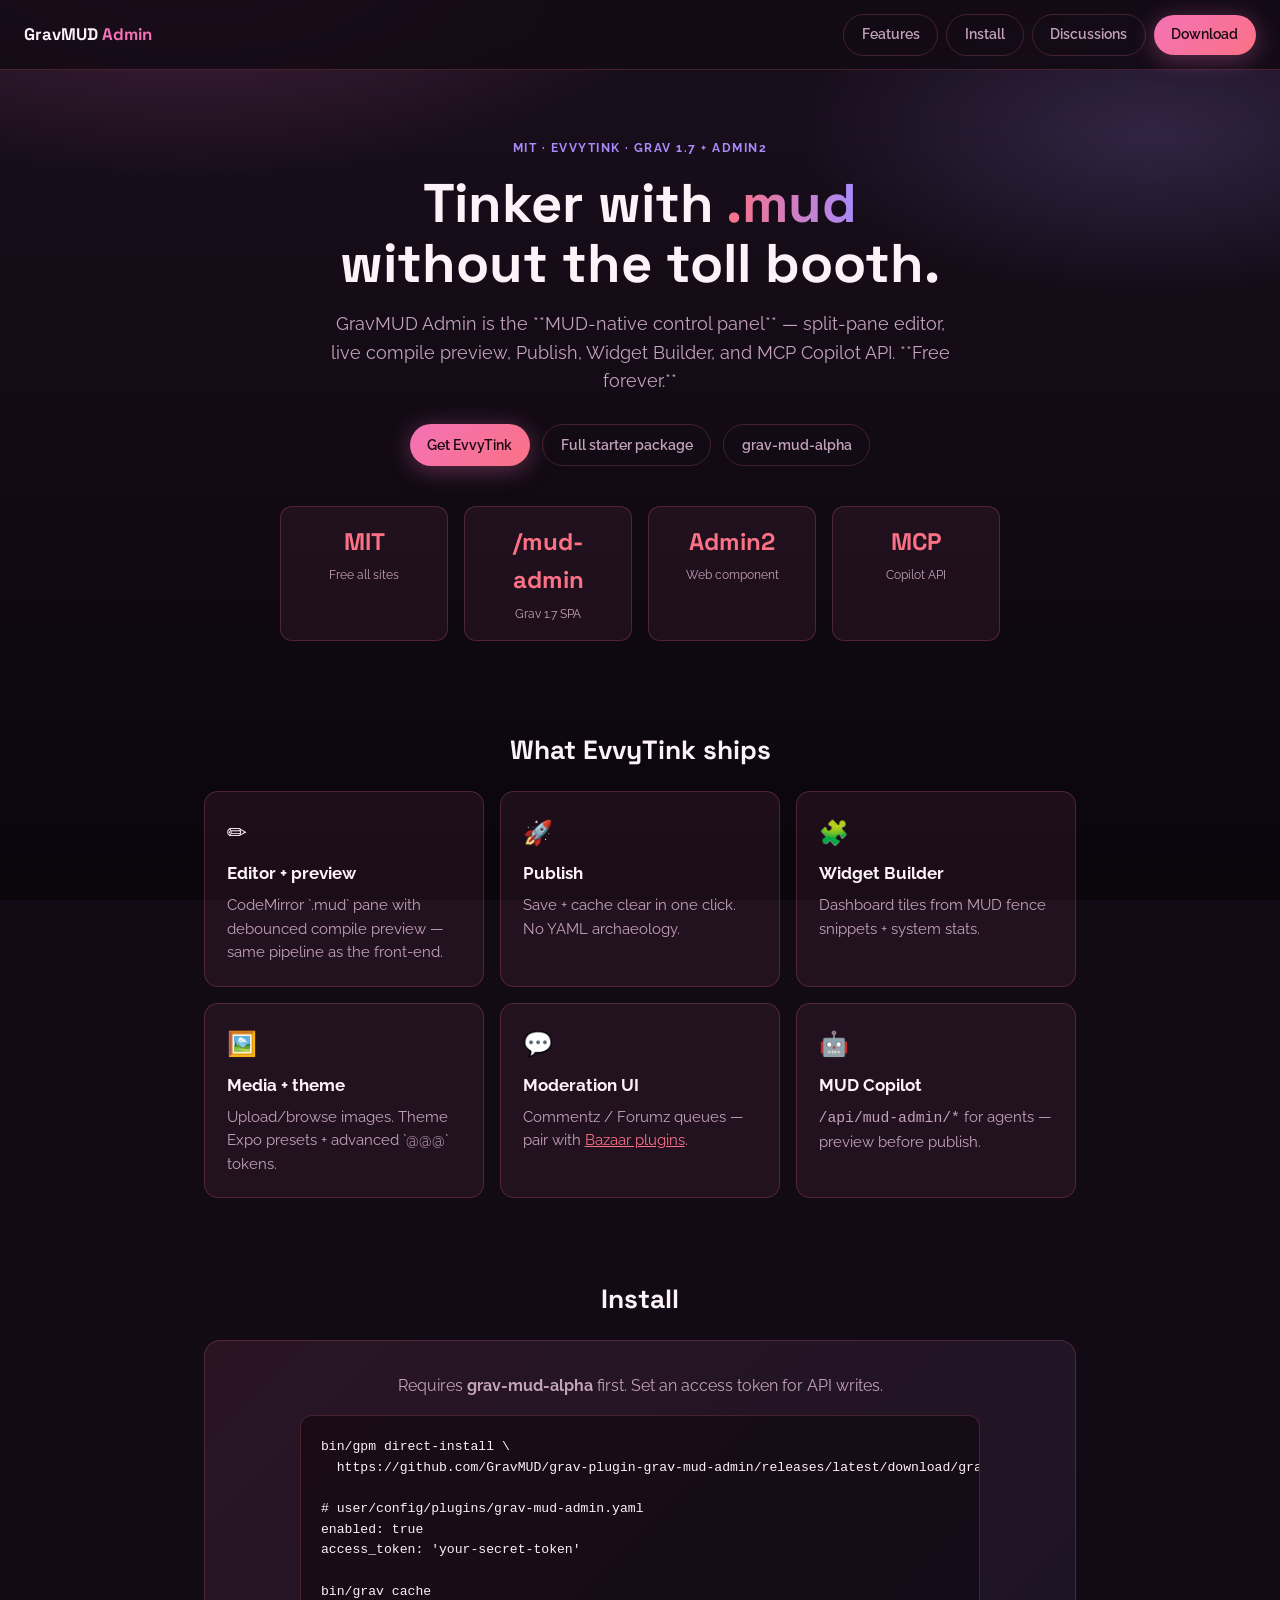
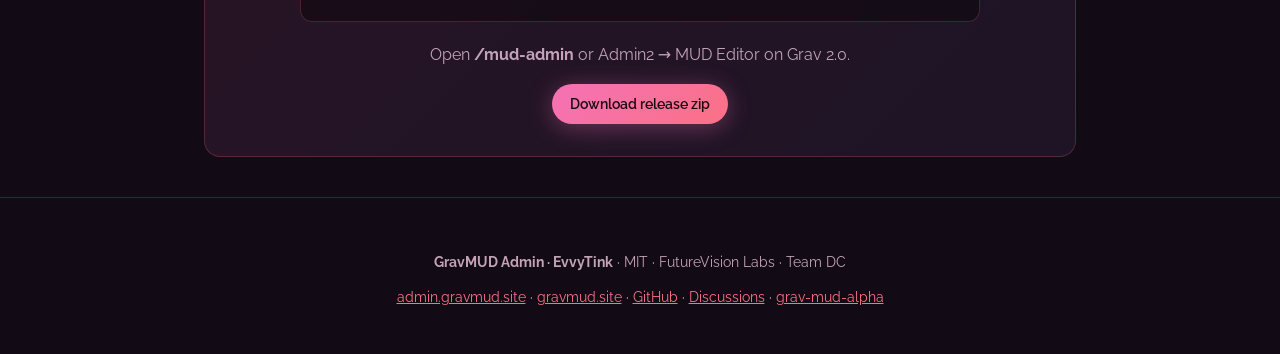
==== docs/index.html @ a6850c48 "Ship GravMUD Admin as free MIT - EvvyTink public release. Flip license to MIT, add GitHub Pages land" ====
<!DOCTYPE html>
<html lang="en">
<head>
  <meta charset="utf-8">
  <meta name="viewport" content="width=device-width, initial-scale=1">
  <title>GravMUD Admin · EvvyTink — free MUD editor for Grav</title>
  <meta name="description" content="FREE MIT plugin. EvvyTink — edit .mud pages, live preview, publish. Grav 1.7 /mud-admin + Grav 2.0 Admin2. MUD Copilot MCP API.">
  <meta property="og:title" content="GravMUD Admin · EvvyTink">
  <meta property="og:description" content="MUD-native admin for flat-file Grav. Free forever.">
  <link rel="preconnect" href="https://fonts.googleapis.com">
  <link rel="preconnect" href="https://fonts.gstatic.com" crossorigin>
  <link href="https://fonts.googleapis.com/css2?family=JetBrains+Mono:wght@500&family=Raleway:wght@600;700&family=Space+Grotesk:wght@600;700&display=swap" rel="stylesheet">
  <style>
    :root {
      --bg: #120a14;
      --fg: #fdf2f8;
      --muted: #c4a3b8;
      --accent: #f472b6;
      --accent-bright: #fb7185;
      --violet: #a78bfa;
      --card: rgba(244, 114, 182, 0.07);
      --border: rgba(251, 113, 133, 0.22);
    }
    * { box-sizing: border-box; }
    html { scroll-behavior: smooth; }
    body {
      margin: 0;
      font-family: 'Raleway', ui-sans-serif, system-ui, sans-serif;
      background: var(--bg);
      color: var(--fg);
      line-height: 1.6;
    }
    body::before {
      content: '';
      position: fixed;
      inset: 0;
      background:
        radial-gradient(ellipse 70% 45% at 15% -5%, rgba(244, 114, 182, 0.22), transparent 55%),
        radial-gradient(ellipse 55% 35% at 90% 15%, rgba(167, 139, 250, 0.18), transparent 50%),
        linear-gradient(180deg, #1a0f1e 0%, var(--bg) 50%, #0a060c 100%);
      z-index: -1;
    }
    .nav {
      position: sticky; top: 0; z-index: 50;
      display: flex; align-items: center; justify-content: space-between; flex-wrap: wrap; gap: 0.75rem;
      padding: 0.85rem 1.5rem;
      backdrop-filter: blur(12px);
      background: rgba(18, 10, 20, 0.85);
      border-bottom: 1px solid var(--border);
    }
    .logo { font-family: 'Space Grotesk', sans-serif; font-weight: 700; font-size: 1.05rem; text-decoration: none; color: var(--fg); }
    .logo span { color: var(--accent); }
    .nav-links { display: flex; flex-wrap: wrap; gap: 0.5rem; align-items: center; }
    .btn {
      display: inline-flex; align-items: center; gap: 0.35rem;
      padding: 0.55rem 1.1rem; border-radius: 999px; font-weight: 600; font-size: 0.88rem;
      text-decoration: none; transition: transform 0.15s ease; border: none; cursor: pointer; font-family: inherit;
    }
    .btn:hover { transform: translateY(-1px); }
    .btn-ghost { background: transparent; color: var(--muted); border: 1px solid var(--border); }
    .btn-ghost:hover { color: var(--fg); border-color: var(--accent); }
    .btn-accent { background: linear-gradient(135deg, var(--accent), var(--accent-bright)); color: #1a0a12; box-shadow: 0 4px 24px rgba(244, 114, 182, 0.35); }
    .hero { max-width: 920px; margin: 0 auto; padding: 4rem 1.5rem 3rem; text-align: center; }
    .eyebrow { display: inline-block; font-size: 0.78rem; font-weight: 700; letter-spacing: 0.12em; text-transform: uppercase; color: var(--violet); margin-bottom: 1rem; }
    .hero h1 { font-family: 'Space Grotesk', sans-serif; font-size: clamp(2.2rem, 6vw, 3.4rem); line-height: 1.1; margin: 0 0 1rem; }
    .hero h1 .accent { background: linear-gradient(90deg, var(--accent-bright), var(--violet)); -webkit-background-clip: text; -webkit-text-fill-color: transparent; background-clip: text; }
    .lead { font-size: 1.12rem; color: var(--muted); max-width: 640px; margin: 0 auto 1.75rem; }
    .hero-actions { display: flex; flex-wrap: wrap; gap: 0.75rem; justify-content: center; margin-bottom: 2.5rem; }
    .stats { display: grid; grid-template-columns: repeat(auto-fit, minmax(120px, 1fr)); gap: 1rem; max-width: 720px; margin: 0 auto; }
    .stat { background: var(--card); border: 1px solid var(--border); border-radius: 12px; padding: 1rem; }
    .stat-num { font-family: 'Space Grotesk', sans-serif; font-size: 1.5rem; font-weight: 700; color: var(--accent-bright); }
    .stat-label { font-size: 0.78rem; color: var(--muted); margin-top: 0.25rem; }
    section { max-width: 920px; margin: 0 auto; padding: 2.5rem 1.5rem; }
    section h2 { font-family: 'Space Grotesk', sans-serif; font-size: 1.65rem; margin: 0 0 1.25rem; text-align: center; }
    .grid { display: grid; grid-template-columns: repeat(auto-fit, minmax(240px, 1fr)); gap: 1rem; }
    .card { background: var(--card); border: 1px solid var(--border); border-radius: 14px; padding: 1.35rem; }
    .card-icon { font-size: 1.5rem; margin-bottom: 0.5rem; }
    .card h3 { font-size: 1.05rem; margin: 0 0 0.4rem; }
    .card p { margin: 0; font-size: 0.92rem; color: var(--muted); }
    .card a { color: var(--accent-bright); }
    pre { background: rgba(0,0,0,0.35); border: 1px solid var(--border); border-radius: 12px; padding: 1.25rem; overflow-x: auto; font-family: 'JetBrains Mono', monospace; font-size: 0.82rem; line-height: 1.5; }
    .install { background: linear-gradient(135deg, rgba(244, 114, 182, 0.1), rgba(167, 139, 250, 0.08)); border: 1px solid var(--border); border-radius: 16px; padding: 2rem; text-align: center; }
    .install p { color: var(--muted); margin: 0 0 1rem; }
    footer { text-align: center; padding: 2.5rem 1.5rem; color: var(--muted); font-size: 0.85rem; border-top: 1px solid var(--border); }
    footer a { color: var(--accent-bright); }
  </style>
</head>
<body>
  <nav class="nav">
    <a class="logo" href="#">GravMUD <span>Admin</span></a>
    <div class="nav-links">
      <a class="btn btn-ghost" href="#features">Features</a>
      <a class="btn btn-ghost" href="#install">Install</a>
      <a class="btn btn-ghost" href="https://github.com/GravMUD/grav-plugin-grav-mud-admin/discussions">Discussions</a>
      <a class="btn btn-accent" href="https://github.com/GravMUD/grav-plugin-grav-mud-admin/releases/latest">Download</a>
    </div>
  </nav>

  <header class="hero">
    <span class="eyebrow">MIT · EvvyTink · Grav 1.7 + Admin2</span>
    <h1>Tinker with <span class="accent">.mud</span><br>without the toll booth.</h1>
    <p class="lead">GravMUD Admin is the **MUD-native control panel** — split-pane editor, live compile preview, Publish, Widget Builder, and MCP Copilot API. **Free forever.**</p>
    <div class="hero-actions">
      <a class="btn btn-accent" href="https://github.com/GravMUD/grav-plugin-grav-mud-admin/releases/latest">Get EvvyTink</a>
      <a class="btn btn-ghost" href="https://gravmud.site/get-started">Full starter package</a>
      <a class="btn btn-ghost" href="https://github.com/GravMUD/grav-plugin-grav-mud-alpha">grav-mud-alpha</a>
    </div>
    <div class="stats">
      <div class="stat"><div class="stat-num">MIT</div><div class="stat-label">Free all sites</div></div>
      <div class="stat"><div class="stat-num">/mud-admin</div><div class="stat-label">Grav 1.7 SPA</div></div>
      <div class="stat"><div class="stat-num">Admin2</div><div class="stat-label">Web component</div></div>
      <div class="stat"><div class="stat-num">MCP</div><div class="stat-label">Copilot API</div></div>
    </div>
  </header>

  <section id="features">
    <h2>What EvvyTink ships</h2>
    <div class="grid">
      <div class="card"><div class="card-icon">✏️</div><h3>Editor + preview</h3><p>CodeMirror `.mud` pane with debounced compile preview — same pipeline as the front-end.</p></div>
      <div class="card"><div class="card-icon">🚀</div><h3>Publish</h3><p>Save + cache clear in one click. No YAML archaeology.</p></div>
      <div class="card"><div class="card-icon">🧩</div><h3>Widget Builder</h3><p>Dashboard tiles from MUD fence snippets + system stats.</p></div>
      <div class="card"><div class="card-icon">🖼️</div><h3>Media + theme</h3><p>Upload/browse images. Theme Expo presets + advanced `@@@` tokens.</p></div>
      <div class="card"><div class="card-icon">💬</div><h3>Moderation UI</h3><p>Commentz / Forumz queues — pair with <a href="https://gravmud.site/marketplace">Bazaar plugins</a>.</p></div>
      <div class="card"><div class="card-icon">🤖</div><h3>MUD Copilot</h3><p><code>/api/mud-admin/*</code> for agents — preview before publish.</p></div>
    </div>
  </section>

  <section id="install">
    <h2>Install</h2>
    <div class="install">
      <p>Requires <strong>grav-mud-alpha</strong> first. Set an access token for API writes.</p>
      <pre style="text-align: left; max-width: 680px; margin: 0 auto 1.25rem;"><code>bin/gpm direct-install \
  https://github.com/GravMUD/grav-plugin-grav-mud-admin/releases/latest/download/grav-plugin-grav-mud-admin.zip

# user/config/plugins/grav-mud-admin.yaml
enabled: true
access_token: 'your-secret-token'

bin/grav cache</code></pre>
      <p>Open <strong>/mud-admin</strong> or Admin2 → MUD Editor on Grav 2.0.</p>
      <a class="btn btn-accent" href="https://github.com/GravMUD/grav-plugin-grav-mud-admin/releases/latest">Download release zip</a>
    </div>
  </section>

  <footer>
    <p><strong>GravMUD Admin · EvvyTink</strong> · MIT · FutureVision Labs · Team DC</p>
    <p>
      <a href="https://admin.gravmud.site">admin.gravmud.site</a> ·
      <a href="https://gravmud.site">gravmud.site</a> ·
      <a href="https://github.com/GravMUD/grav-plugin-grav-mud-admin">GitHub</a> ·
      <a href="https://github.com/GravMUD/grav-plugin-grav-mud-admin/discussions">Discussions</a> ·
      <a href="https://alpha.gravmud.site">grav-mud-alpha</a>
    </p>
  </footer>
</body>
</html>
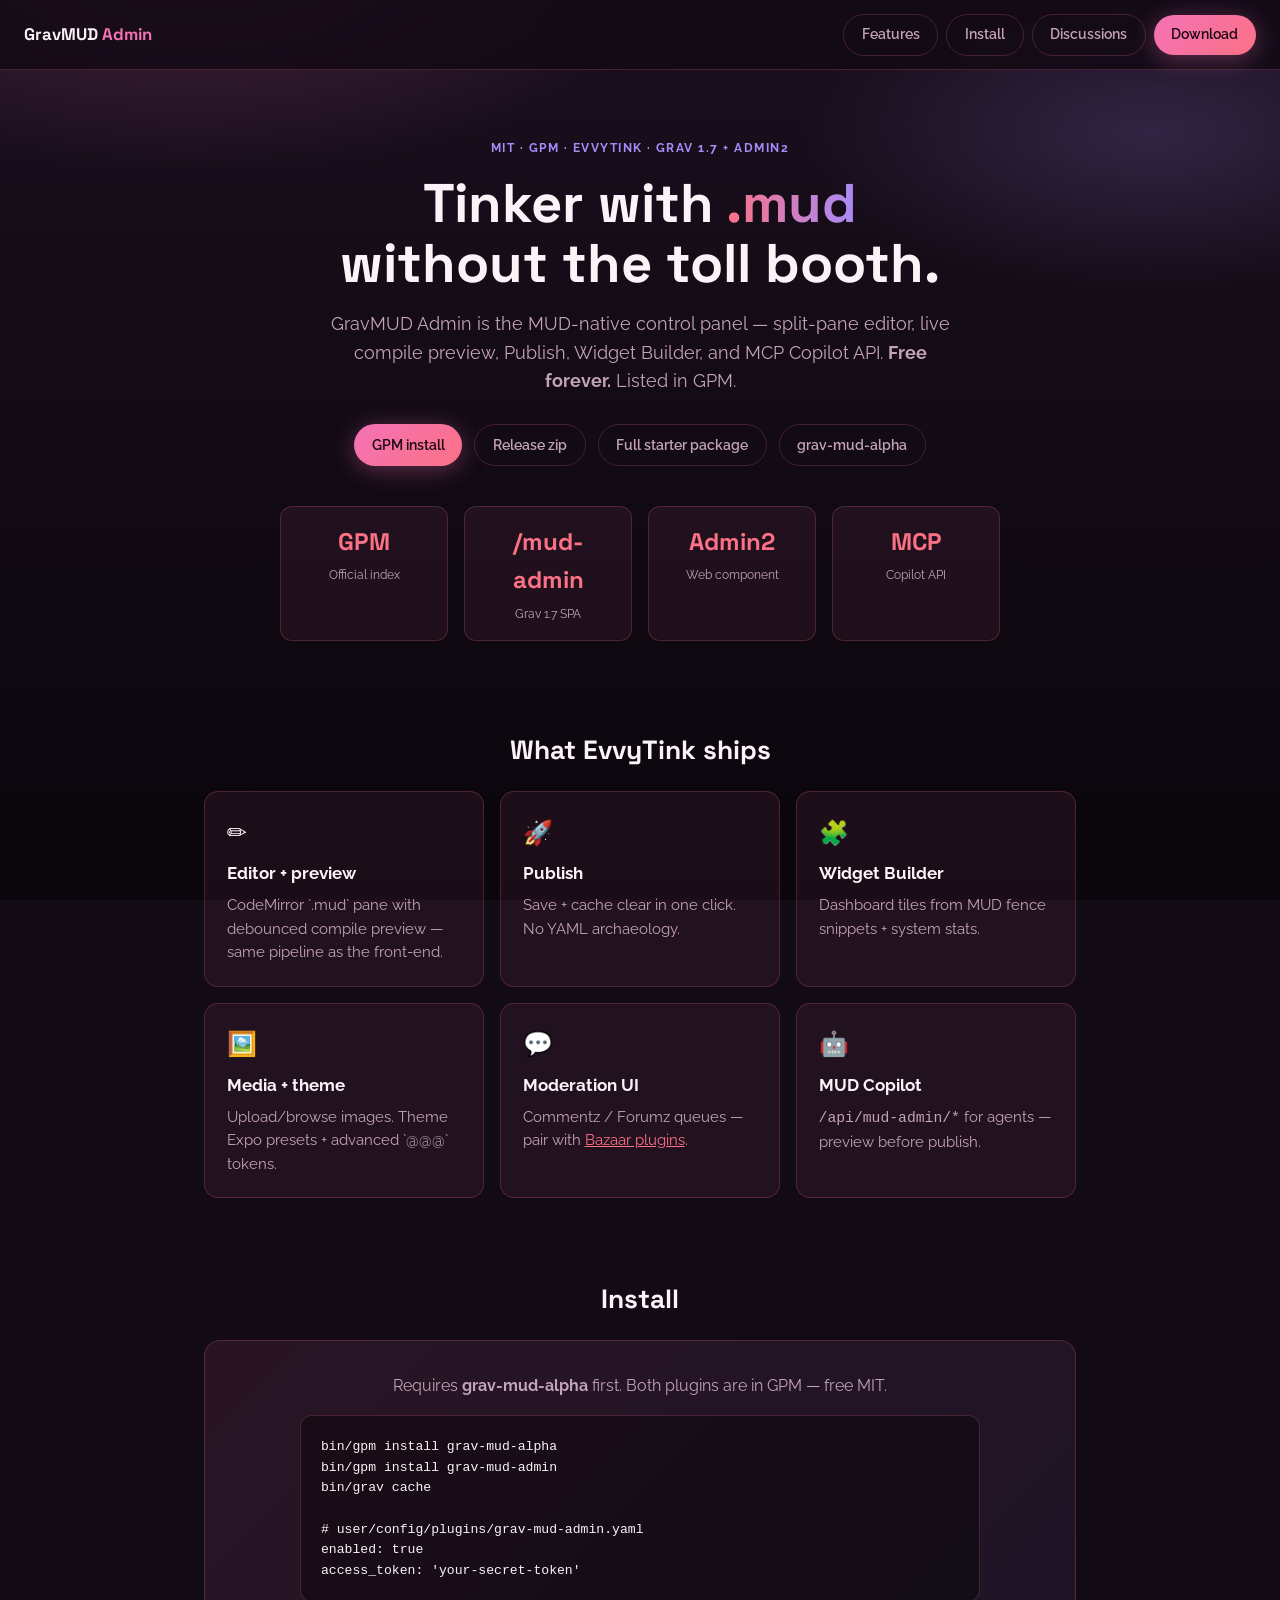
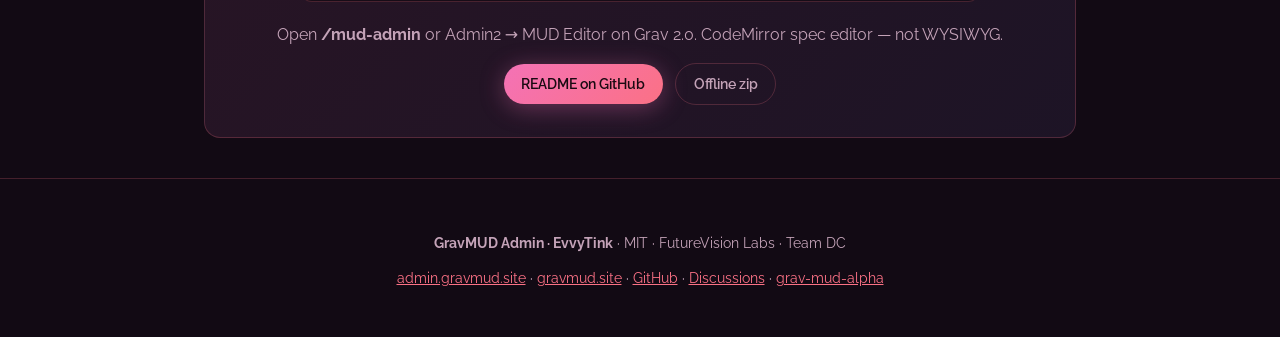
==== commit 78c0c745: "Docs: GPM-first install on README and admin.gravmud.site. List bin/gpm install grav-mud-admin as the" ====
--- a/docs/index.html
+++ b/docs/index.html
@@ -97,16 +97,17 @@
   </nav>
 
   <header class="hero">
-    <span class="eyebrow">MIT · EvvyTink · Grav 1.7 + Admin2</span>
+    <span class="eyebrow">MIT · GPM · EvvyTink · Grav 1.7 + Admin2</span>
     <h1>Tinker with <span class="accent">.mud</span><br>without the toll booth.</h1>
-    <p class="lead">GravMUD Admin is the **MUD-native control panel** — split-pane editor, live compile preview, Publish, Widget Builder, and MCP Copilot API. **Free forever.**</p>
+    <p class="lead">GravMUD Admin is the MUD-native control panel — split-pane editor, live compile preview, Publish, Widget Builder, and MCP Copilot API. <strong>Free forever.</strong> Listed in GPM.</p>
     <div class="hero-actions">
-      <a class="btn btn-accent" href="https://github.com/GravMUD/grav-plugin-grav-mud-admin/releases/latest">Get EvvyTink</a>
+      <a class="btn btn-accent" href="#install">GPM install</a>
+      <a class="btn btn-ghost" href="https://github.com/GravMUD/grav-plugin-grav-mud-admin/releases/latest">Release zip</a>
       <a class="btn btn-ghost" href="https://gravmud.site/get-started">Full starter package</a>
       <a class="btn btn-ghost" href="https://github.com/GravMUD/grav-plugin-grav-mud-alpha">grav-mud-alpha</a>
     </div>
     <div class="stats">
-      <div class="stat"><div class="stat-num">MIT</div><div class="stat-label">Free all sites</div></div>
+      <div class="stat"><div class="stat-num">GPM</div><div class="stat-label">Official index</div></div>
       <div class="stat"><div class="stat-num">/mud-admin</div><div class="stat-label">Grav 1.7 SPA</div></div>
       <div class="stat"><div class="stat-num">Admin2</div><div class="stat-label">Web component</div></div>
       <div class="stat"><div class="stat-num">MCP</div><div class="stat-label">Copilot API</div></div>
@@ -128,17 +129,17 @@
   <section id="install">
     <h2>Install</h2>
     <div class="install">
-      <p>Requires <strong>grav-mud-alpha</strong> first. Set an access token for API writes.</p>
-      <pre style="text-align: left; max-width: 680px; margin: 0 auto 1.25rem;"><code>bin/gpm direct-install \
-  https://github.com/GravMUD/grav-plugin-grav-mud-admin/releases/latest/download/grav-plugin-grav-mud-admin.zip
+      <p>Requires <strong>grav-mud-alpha</strong> first. Both plugins are in GPM — free MIT.</p>
+      <pre style="text-align: left; max-width: 680px; margin: 0 auto 1.25rem;"><code>bin/gpm install grav-mud-alpha
+bin/gpm install grav-mud-admin
+bin/grav cache
 
 # user/config/plugins/grav-mud-admin.yaml
 enabled: true
-access_token: 'your-secret-token'
-
-bin/grav cache</code></pre>
-      <p>Open <strong>/mud-admin</strong> or Admin2 → MUD Editor on Grav 2.0.</p>
-      <a class="btn btn-accent" href="https://github.com/GravMUD/grav-plugin-grav-mud-admin/releases/latest">Download release zip</a>
+access_token: 'your-secret-token'</code></pre>
+      <p>Open <strong>/mud-admin</strong> or Admin2 → MUD Editor on Grav 2.0. CodeMirror spec editor — not WYSIWYG.</p>
+      <a class="btn btn-accent" href="https://github.com/GravMUD/grav-plugin-grav-mud-admin#installation">README on GitHub</a>
+      <a class="btn btn-ghost" href="https://github.com/GravMUD/grav-plugin-grav-mud-admin/releases/latest" style="margin-left:0.5rem">Offline zip</a>
     </div>
   </section>
 
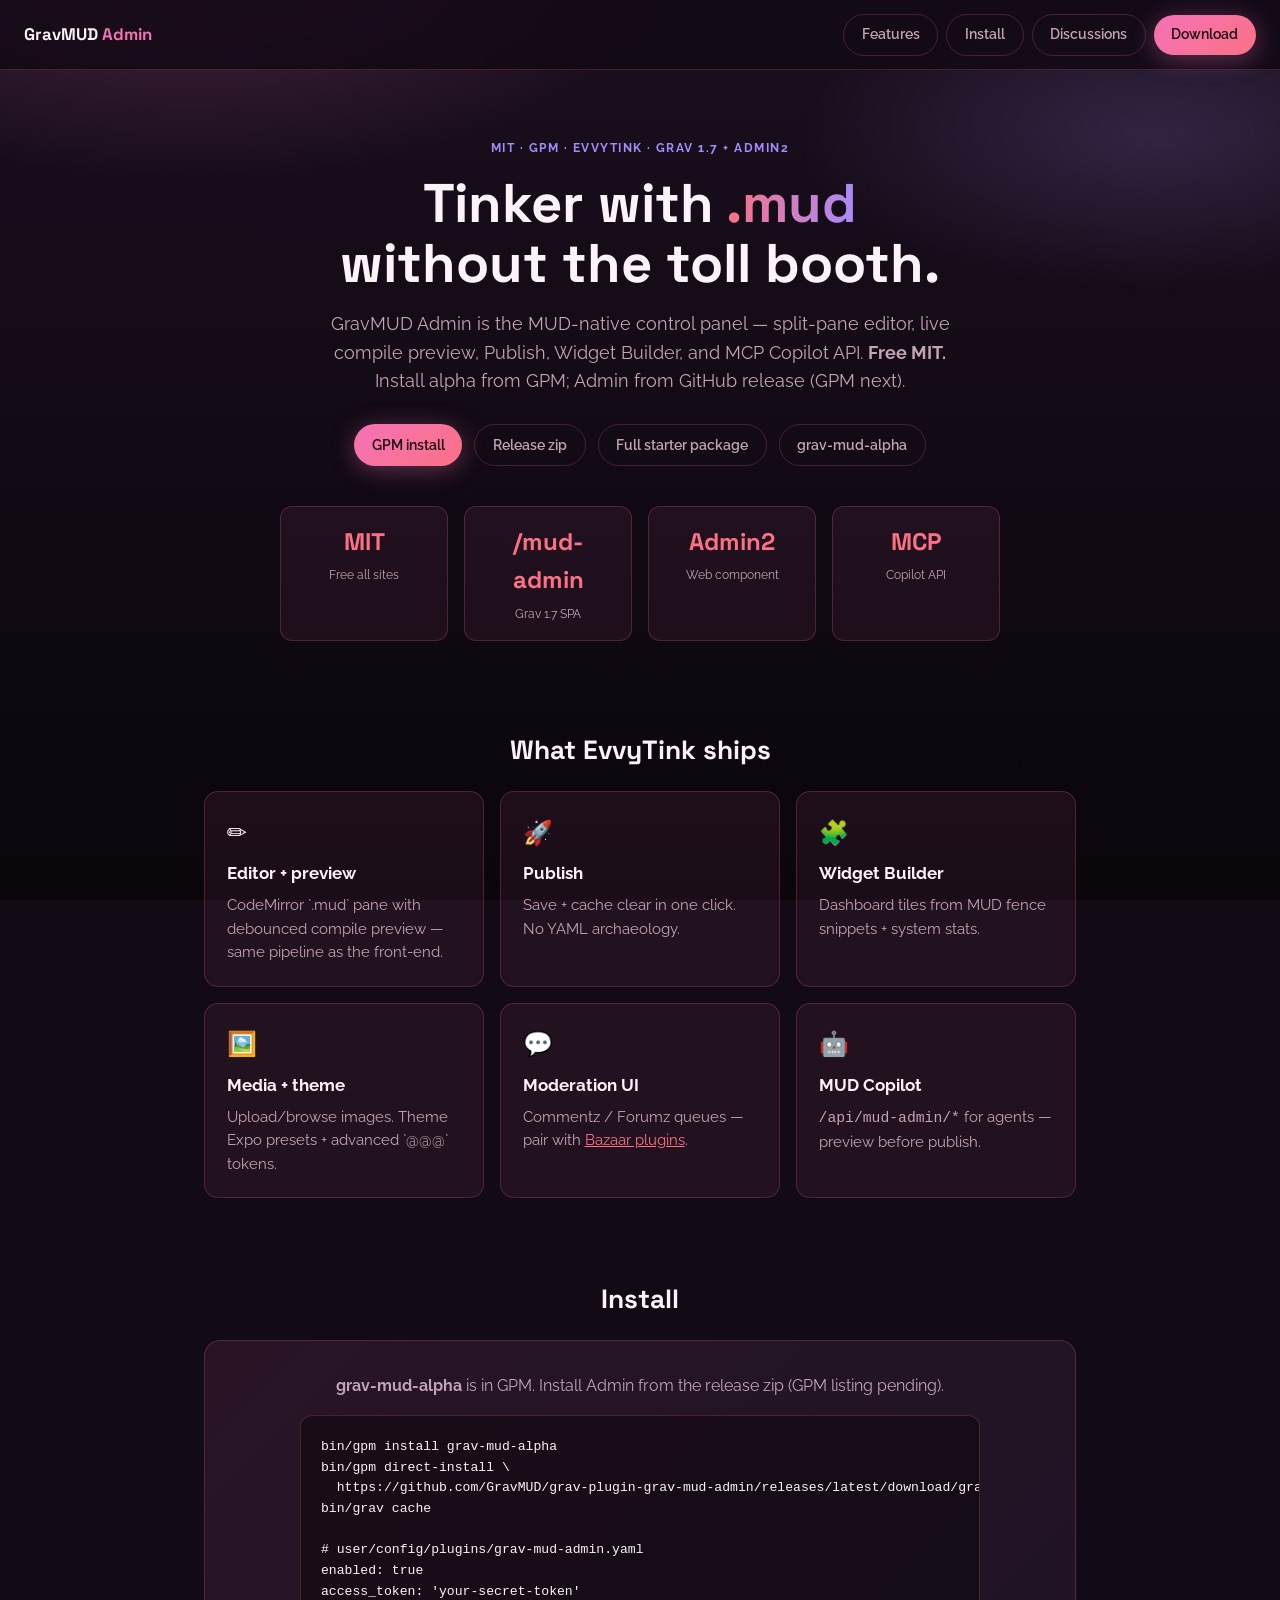
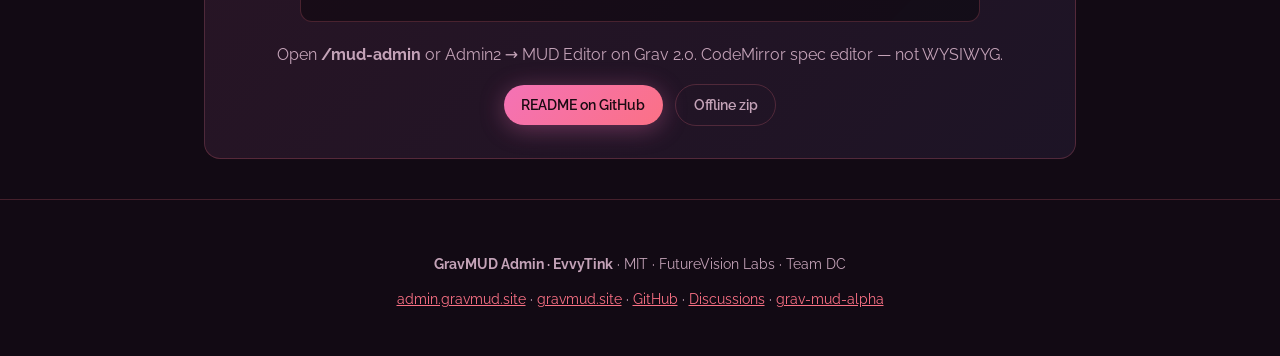
==== commit e498470d: "Docs: alpha is GPM; Admin install via GitHub until listed" ====
--- a/docs/index.html
+++ b/docs/index.html
@@ -99,7 +99,7 @@
   <header class="hero">
     <span class="eyebrow">MIT · GPM · EvvyTink · Grav 1.7 + Admin2</span>
     <h1>Tinker with <span class="accent">.mud</span><br>without the toll booth.</h1>
-    <p class="lead">GravMUD Admin is the MUD-native control panel — split-pane editor, live compile preview, Publish, Widget Builder, and MCP Copilot API. <strong>Free forever.</strong> Listed in GPM.</p>
+    <p class="lead">GravMUD Admin is the MUD-native control panel — split-pane editor, live compile preview, Publish, Widget Builder, and MCP Copilot API. <strong>Free MIT.</strong> Install alpha from GPM; Admin from GitHub release (GPM next).</p>
     <div class="hero-actions">
       <a class="btn btn-accent" href="#install">GPM install</a>
       <a class="btn btn-ghost" href="https://github.com/GravMUD/grav-plugin-grav-mud-admin/releases/latest">Release zip</a>
@@ -107,7 +107,7 @@
       <a class="btn btn-ghost" href="https://github.com/GravMUD/grav-plugin-grav-mud-alpha">grav-mud-alpha</a>
     </div>
     <div class="stats">
-      <div class="stat"><div class="stat-num">GPM</div><div class="stat-label">Official index</div></div>
+      <div class="stat"><div class="stat-num">MIT</div><div class="stat-label">Free all sites</div></div>
       <div class="stat"><div class="stat-num">/mud-admin</div><div class="stat-label">Grav 1.7 SPA</div></div>
       <div class="stat"><div class="stat-num">Admin2</div><div class="stat-label">Web component</div></div>
       <div class="stat"><div class="stat-num">MCP</div><div class="stat-label">Copilot API</div></div>
@@ -129,9 +129,10 @@
   <section id="install">
     <h2>Install</h2>
     <div class="install">
-      <p>Requires <strong>grav-mud-alpha</strong> first. Both plugins are in GPM — free MIT.</p>
+      <p><strong>grav-mud-alpha</strong> is in GPM. Install Admin from the release zip (GPM listing pending).</p>
       <pre style="text-align: left; max-width: 680px; margin: 0 auto 1.25rem;"><code>bin/gpm install grav-mud-alpha
-bin/gpm install grav-mud-admin
+bin/gpm direct-install \
+  https://github.com/GravMUD/grav-plugin-grav-mud-admin/releases/latest/download/grav-plugin-grav-mud-admin.zip
 bin/grav cache
 
 # user/config/plugins/grav-mud-admin.yaml
